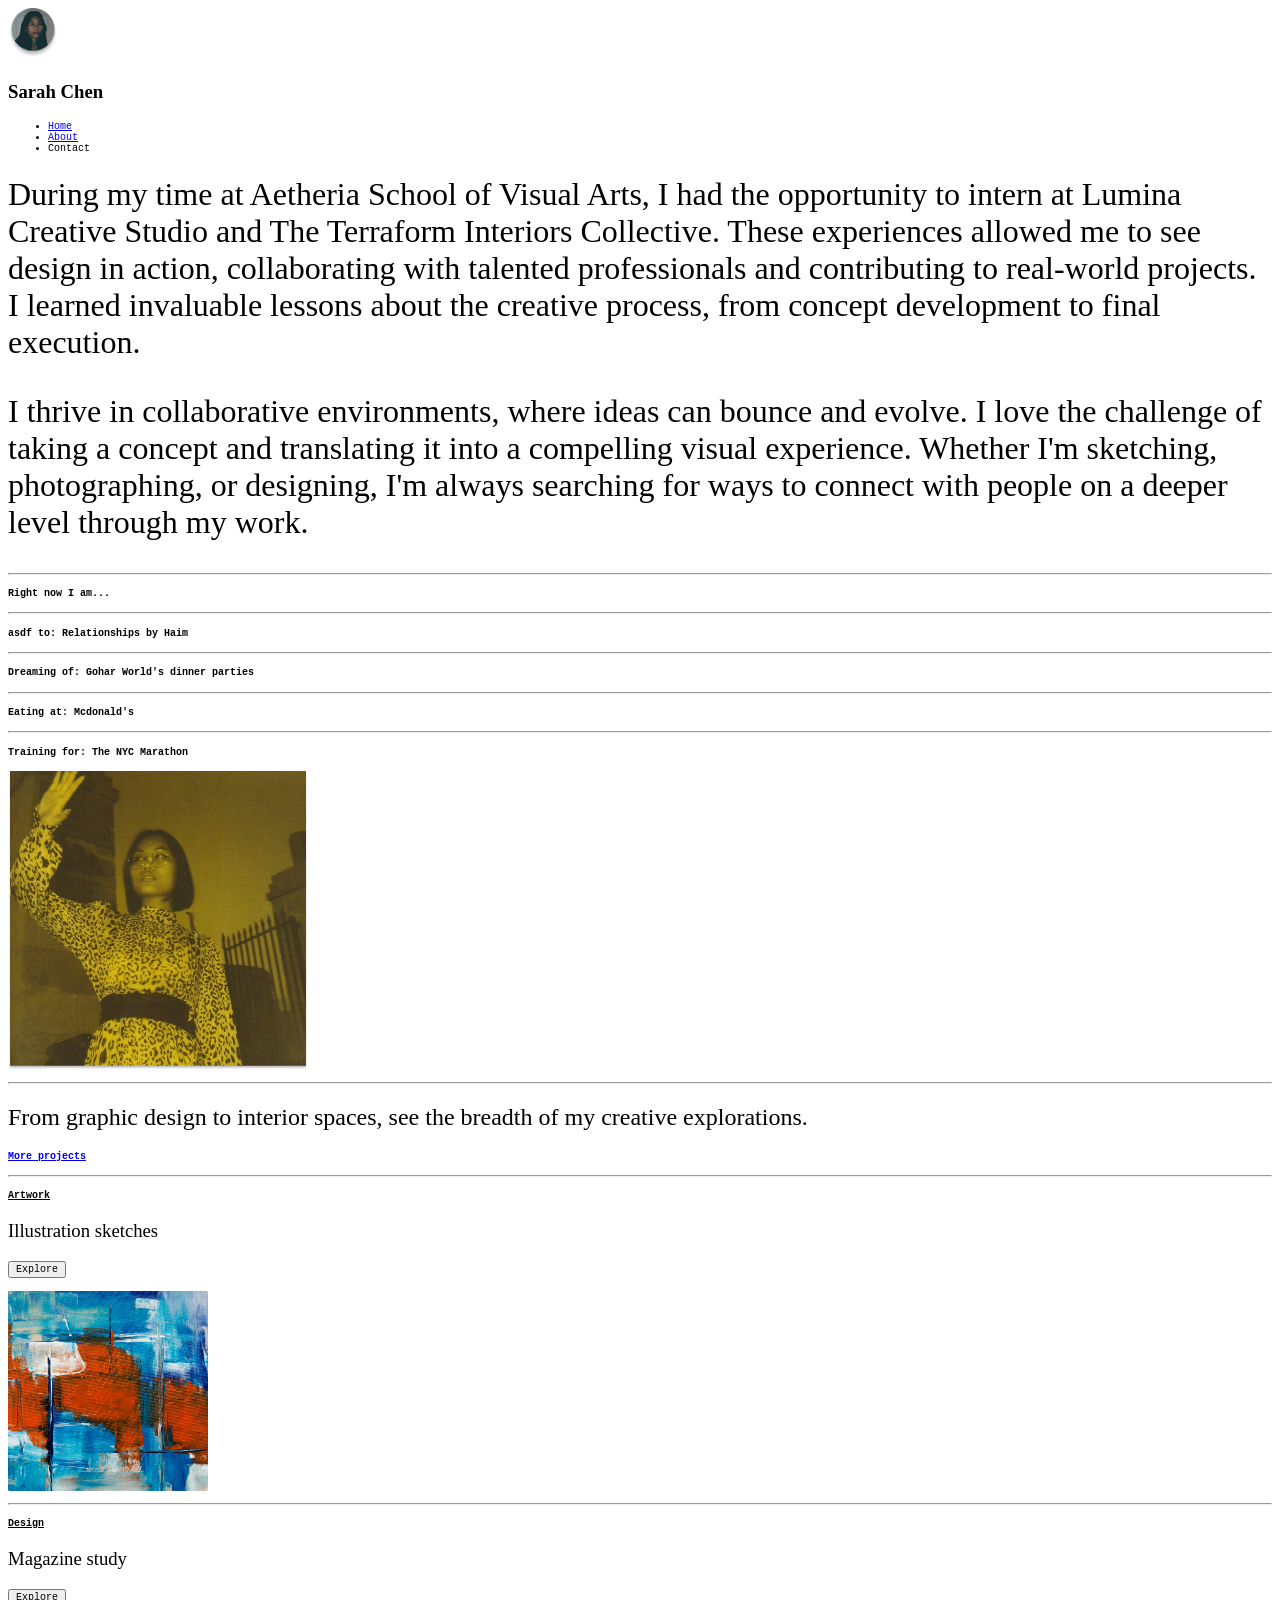
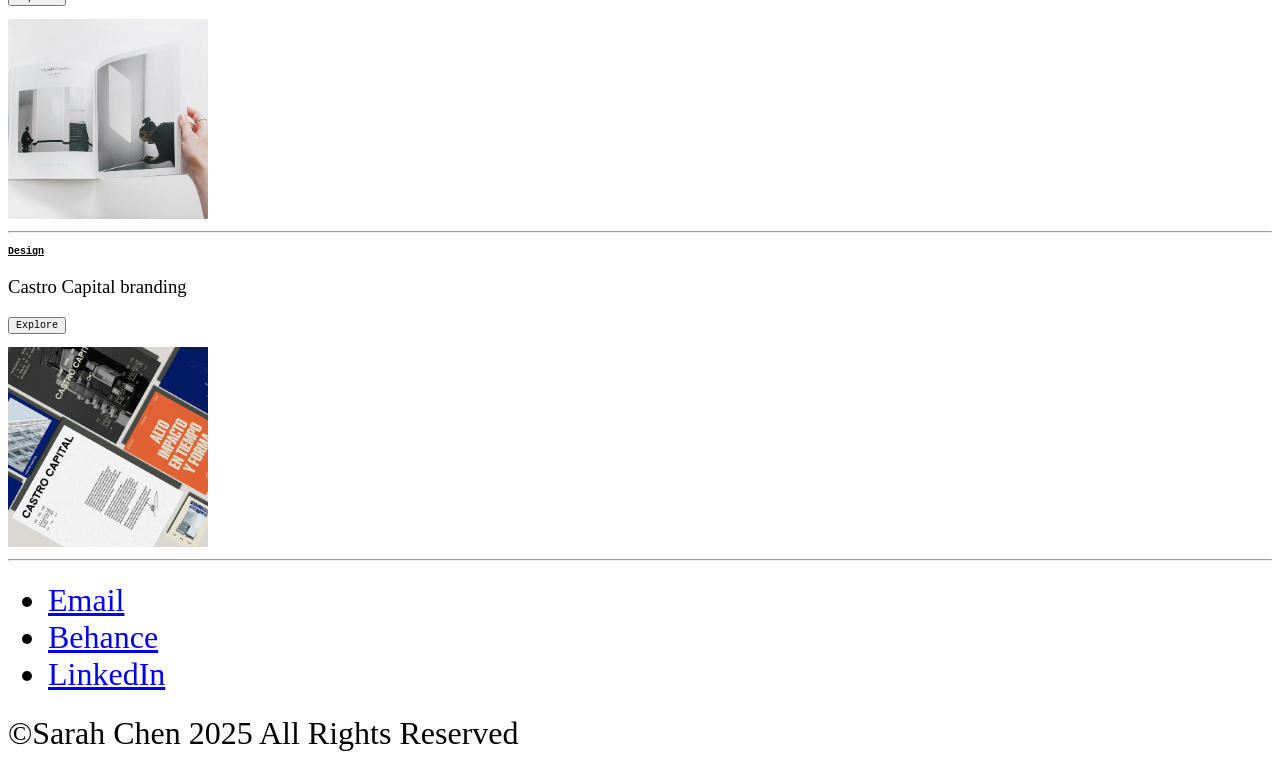
==== about.html @ cce44c9e "Maquetado index y about" ====
<!DOCTYPE html>
<html lang="en">

<head>
    <style>
        h1 {
            font-family: "Source Serif Pro", serif;/*no existe*/
            font-weight: 100;
        }

        .links, h4, input[type="button"] {
            font-family: "Source Code Pro", monospace;
            font-size: 10px;
        }
    </style>
</head>

<body>
    <header>
        <section>
            <img src="assets/sarah-chen.png" alt="Sarah Chen" width="50 px">
            <h3>Sarah Chen</h3>
        </section>
        <nav>
            <ul class="links">
                <li><a href="index.html">Home</a></li>
                <li><a href="about.html">About</a></li>
                <li>Contact</li>
            </ul>
        </nav>
    </header>
    <main>
        <h1>During my time at Aetheria School of Visual Arts, I had the opportunity to intern at Lumina Creative Studio
            and The Terraform Interiors Collective. These experiences allowed me to see design in action, collaborating
            with talented professionals and contributing to real-world projects. I learned invaluable lessons about the
            creative process, from concept development to final execution.
            
            <p>I thrive in collaborative environments, where ideas can bounce and evolve. I love the challenge of taking a
            concept and translating it into a compelling visual experience. Whether I'm sketching, photographing, or
            designing, I'm always searching for ways to connect with people on a deeper level through my work.
        </p>
        </h1>
        <section>

            <article>
                <hr>
                <h4>
                    Right now I am...
                </h4>
            </article>

            <article>
                <hr>
                <h4>
                    asdf to: Relationships by Haim
                </h4>
                <hr>
                <h4>
                    Dreaming of: Gohar World's dinner parties
                </h4>
                <hr>
                <h4>
                    Eating at: Mcdonald's
                </h4>
                <hr>
                <h4>
                    Training for: The NYC Marathon
                </h4>
                <img src="assets/about.png" alt="Yellow Photo" width="300 px">
            </article>

        </section>
        <section>
            <hr>
            <h1>
                From graphic design to interior spaces, see the breadth of my creative explorations.
            </h1>
            <h4>
                <a href="projects.html">More projects</a>
            </h4>
        </section>
        <section>
            <article>
                <hr>
                <h4><ins>Artwork</ins></h4>
                <h1>Illustration sketches</h1>
                <h4><input type="button" value="Explore"></h4>
                <img src="assets/abstract.png" alt="Abstract paintings" width="200 px">
            </article>
            <article>
                <hr>
                <h4><ins>Design</ins></h4>
                <h1>Magazine study</h1>
                <h4><input type="button" value="Explore"></h4>
                <img src="assets/magazine.png" alt="Magazine study" width="200 px">
            </article>
            <article>
                <hr>
                <h4><ins>Design</ins></h4>
                <h1>Castro Capital branding</h1>
                <h4><input type="button" value="Explore"></h4>
                <img src="assets/castro.png" alt="Castro Capital branding" width="200 px">
            </article>
        </section>
    </main>

    <footer>
        <hr>
        <ul>
            <h1>
                <li><a href="mail@example.com">Email</a></li>
                <li><a href="behance@example.com">Behance</a></li>
                <li><a href="linkedin@example.com">LinkedIn</a></li>
            </h1>
        </ul>
        <h1>©Sarah Chen 2025 All Rights Reserved</h1>
    </footer>
</body>

</html>
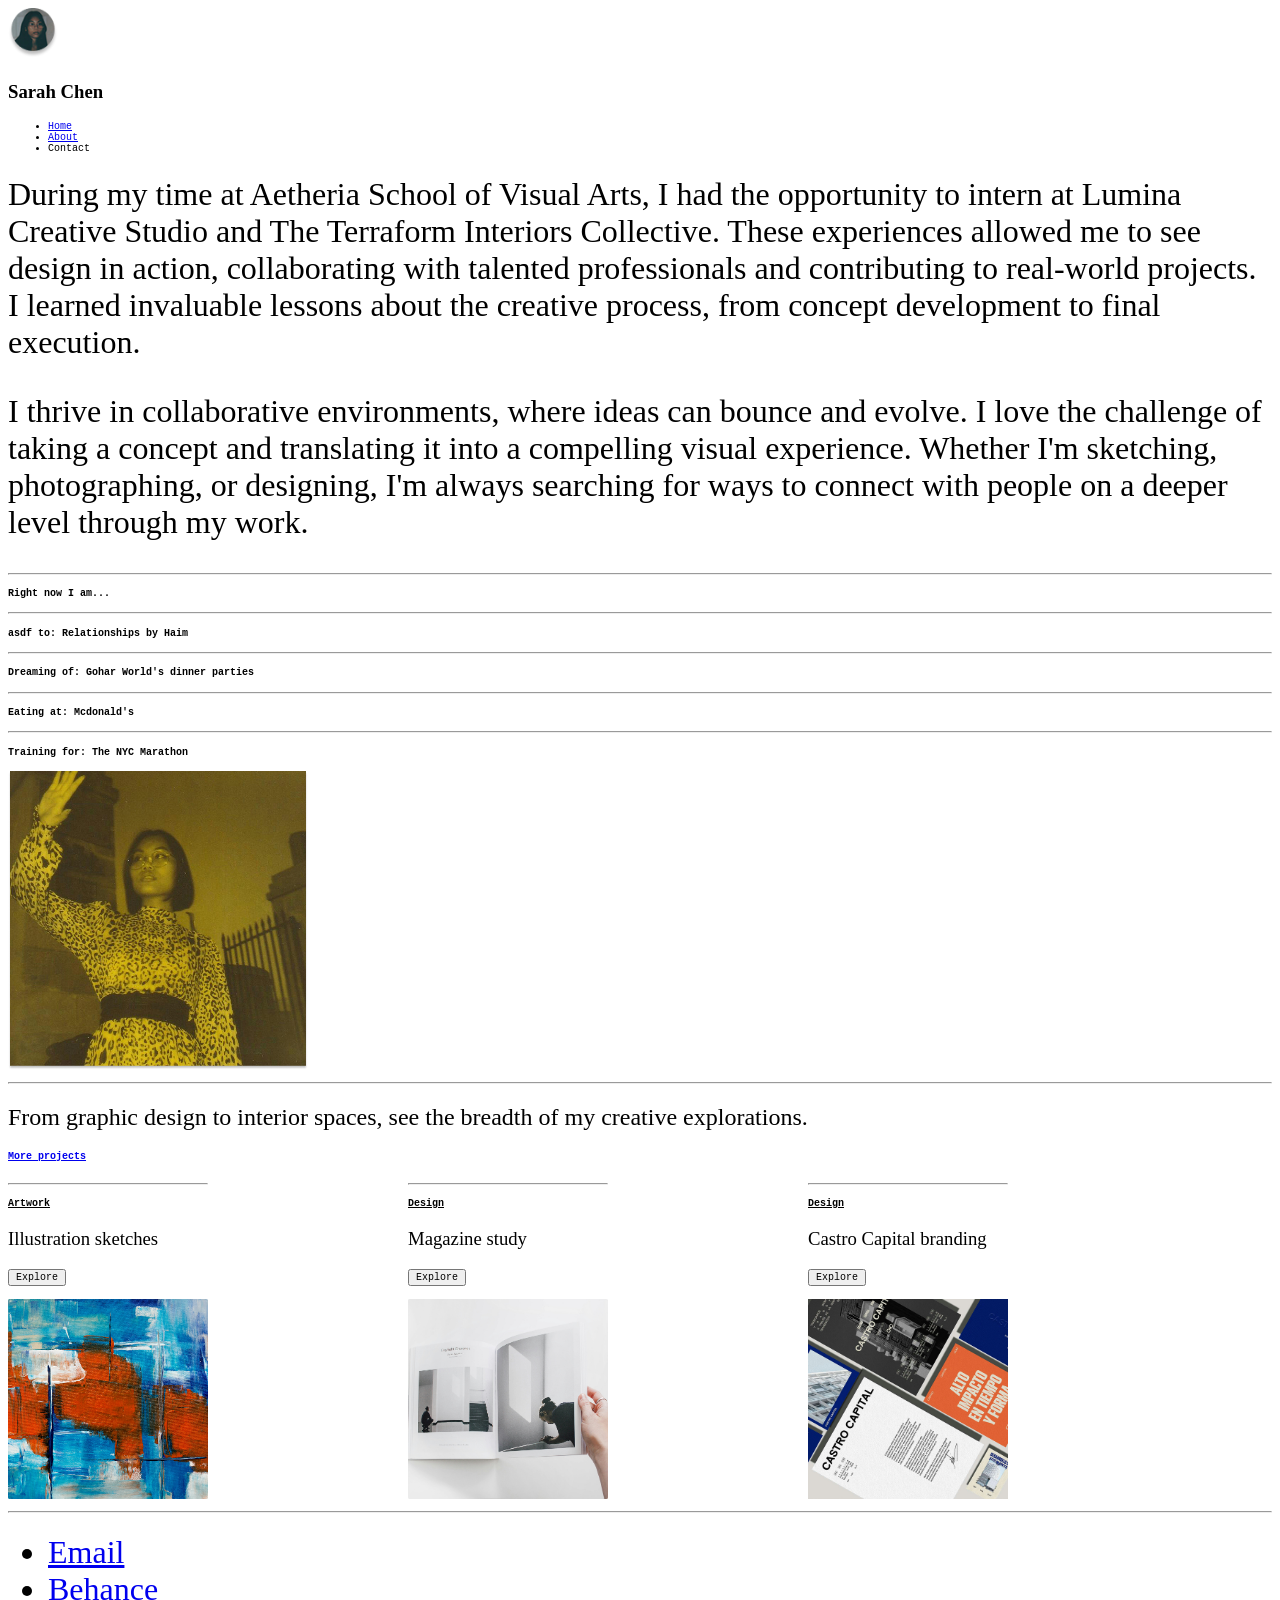
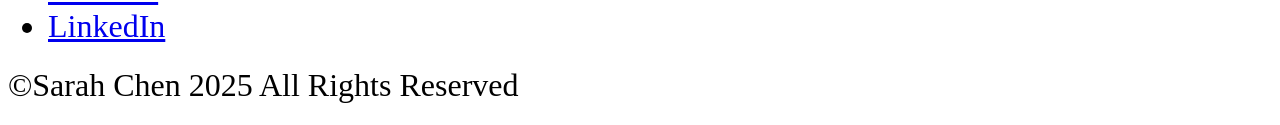
==== commit 18aaf060: "Conversión a flexbox y preparado media queries" ====
--- a/about.html
+++ b/about.html
@@ -11,6 +11,12 @@
         .links, h4, input[type="button"] {
             font-family: "Source Code Pro", monospace;
             font-size: 10px;
+        }
+
+        .articles-grid
+        {
+            display: flex;
+            gap: 200px;
         }
     </style>
 </head>
@@ -79,7 +85,7 @@
                 <a href="projects.html">More projects</a>
             </h4>
         </section>
-        <section>
+        <section class="articles-grid">
             <article>
                 <hr>
                 <h4><ins>Artwork</ins></h4>
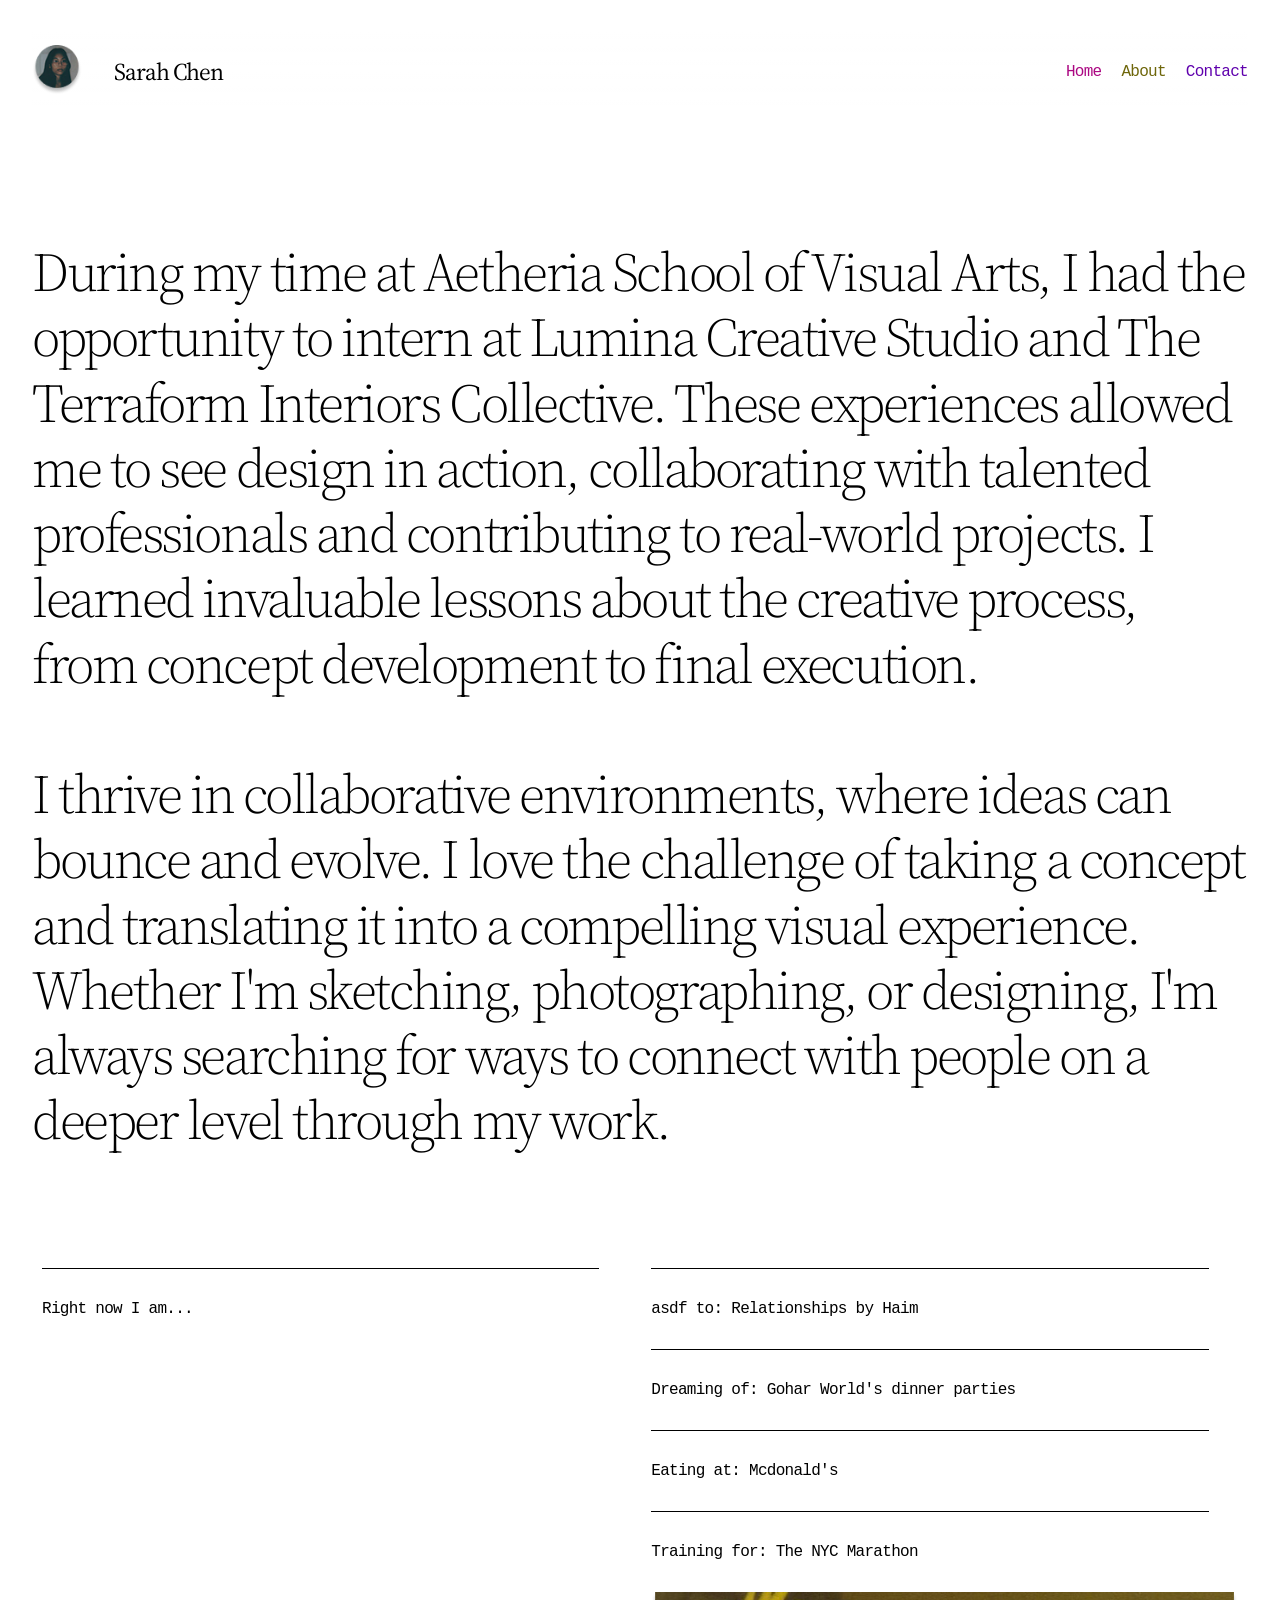
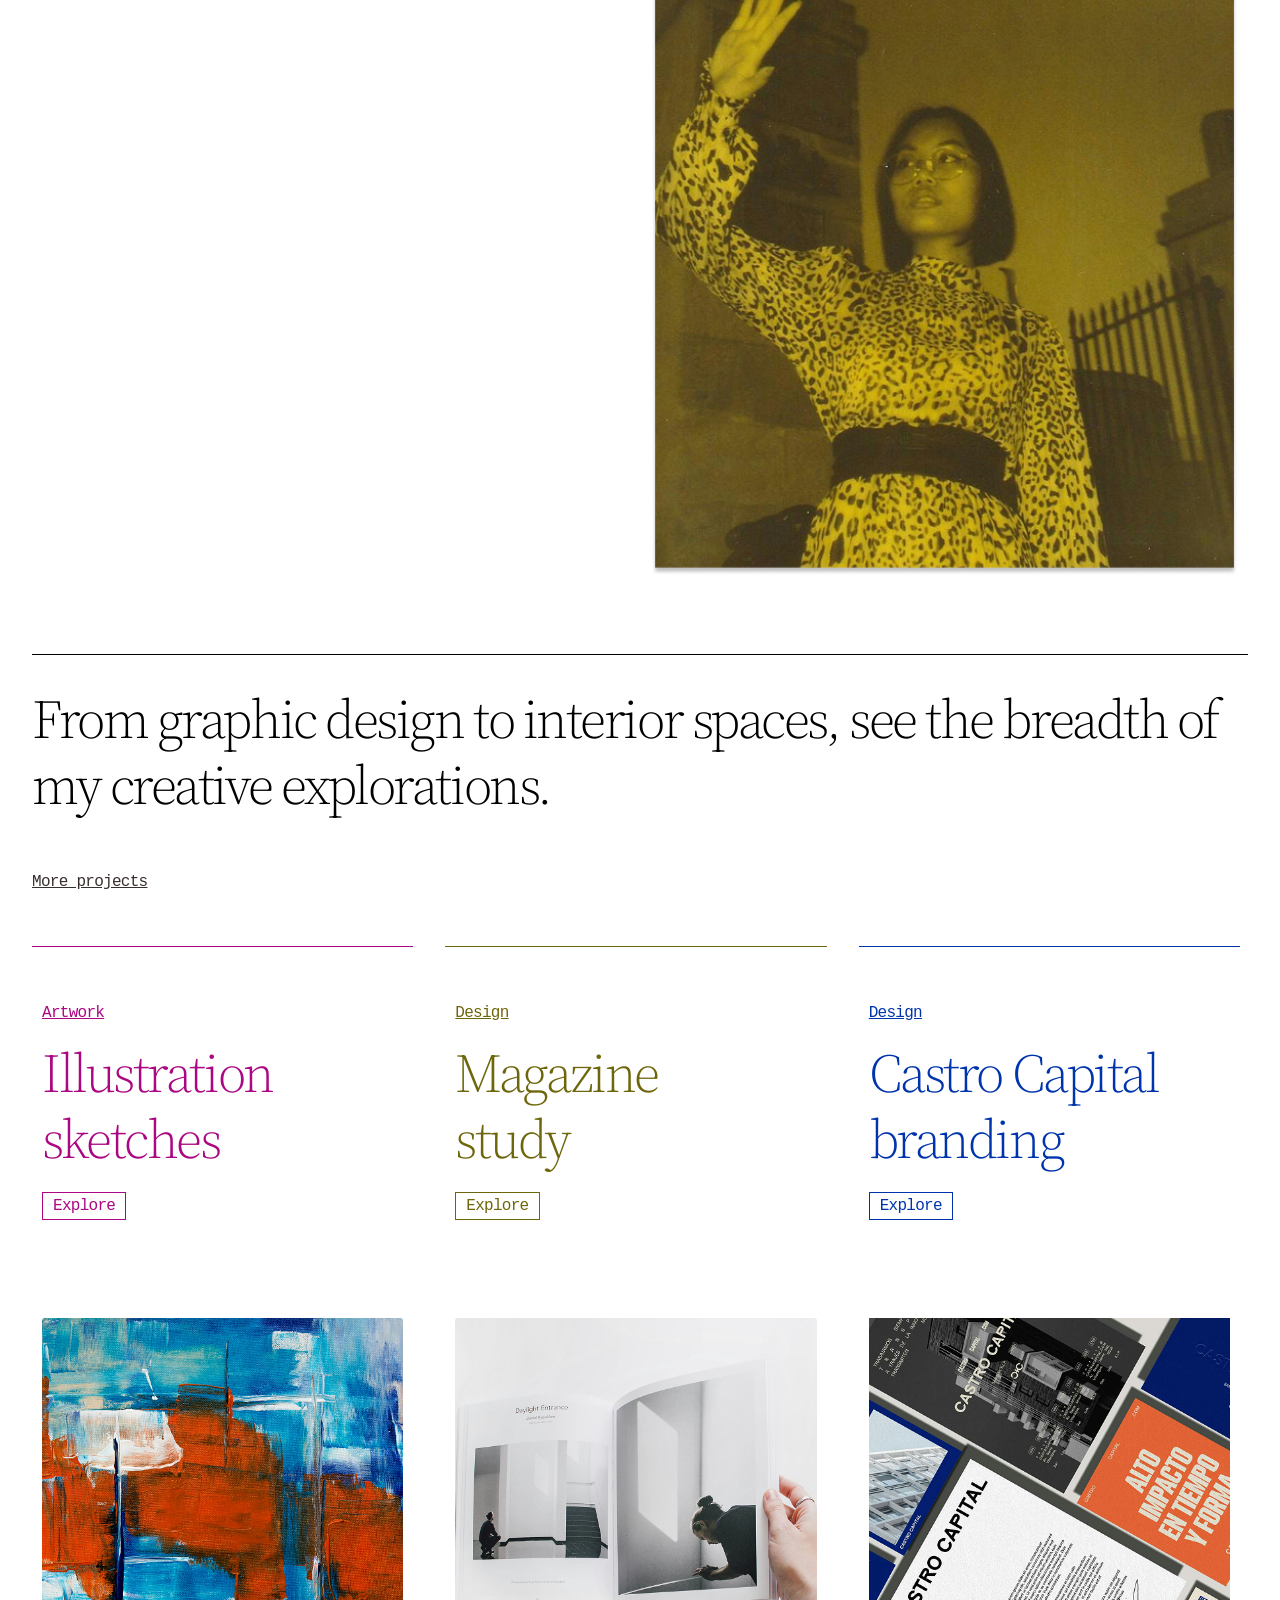
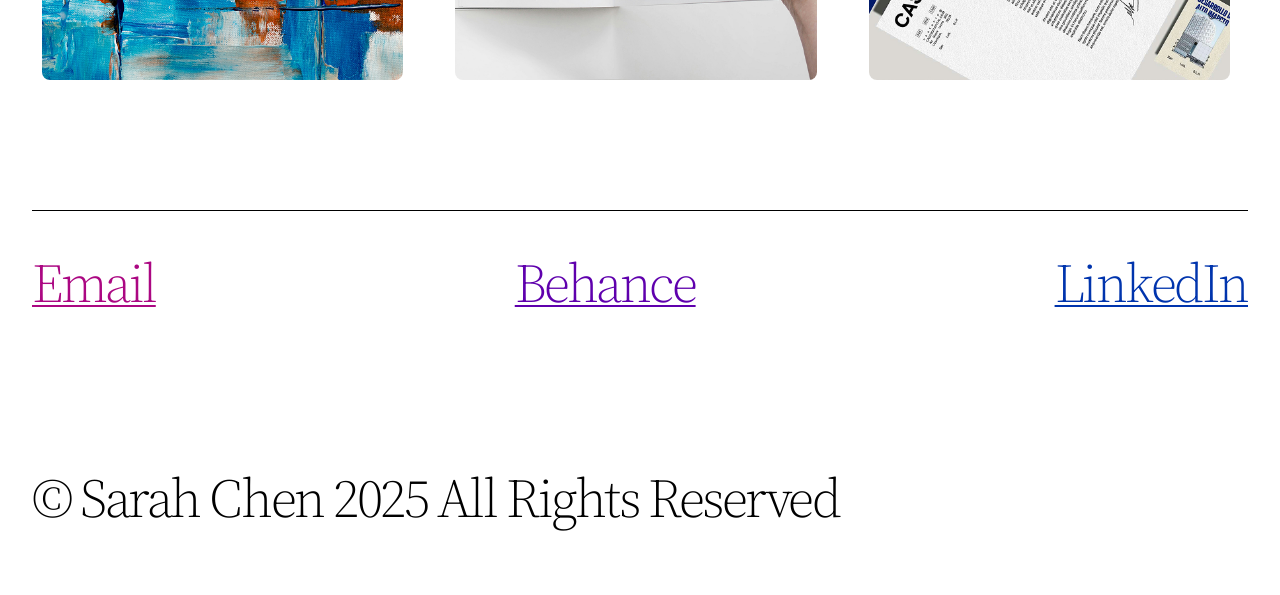
==== commit f26aa3b7: "Reorganización proyecto,completado 'index' y 'about' responsive" ====
--- a/about.html
+++ b/about.html
@@ -2,125 +2,209 @@
 <html lang="en">
 
 <head>
+    <link rel="stylesheet" href="./css/style.css">
     <style>
-        h1 {
-            font-family: "Source Serif Pro", serif;/*no existe*/
-            font-weight: 100;
-        }
-
-        .links, h4, input[type="button"] {
-            font-family: "Source Code Pro", monospace;
-            font-size: 10px;
-        }
-
-        .articles-grid
-        {
+        /*ver que se puede optimizar y poner los espaciados bien*/
+        .linked-text {
+            color: rgb(56, 47, 47);
+            line-height: 8rem;
+        }
+
+        .skills-statement {
+            margin-top: 2rem;
+            margin-bottom: 0;
+        }
+
+        .item__text {
+            padding: 3rem 0;
+            max-width: 20rem;
+        }
+
+        img {
+            max-width: 100%;
+            height: auto;
+        }
+
+        .articles-grid {
             display: flex;
-            gap: 200px;
+            flex-direction: column;
+            gap: 2rem;
+        }
+
+        .status {
+            display: flex;
+            flex-direction: column;
+            gap: 2rem;
+            justify-content: space-between;
+            padding-bottom: 4rem;
+            padding-top: 4rem;
+        }
+
+        .status__description {
+            border-top: 1px solid black;
+            line-height: 5rem;
+            width: 100%;
+        }
+
+        .article__item {
+            display: flex;
+            flex-direction: column;
+        }
+
+        .item__image--smaller {
+
+            align-self: center;
+            max-width: 100%;
+            height: auto;
+            border-radius: 8px;
+            padding-top: 50px;
+
+            transition: 1s ease;
+        }
+
+        .item__image--smaller:hover {
+            transform: scale(1.02);
+            opacity: 0.7;
+        }
+
+
+        @media(min-width: 768px) {
+
+            .item__image--smaller{
+                
+            width:361.33px;
+            }
+            .article__item {
+                flex-direction: row;
+                justify-content: space-between;
+            }
+
+        }
+
+        @media (min-width: 1200px) {
+            .articles-grid {
+                flex-direction: row;
+            }
+
+            .article__item {
+                flex-direction: column;
+            }
+
+            .status {
+                flex-direction: row;
+            }
+
+            .status__description {
+                width: 557.33px;
+            }
         }
     </style>
 </head>
 
 <body>
-    <header>
-        <section>
-            <img src="assets/sarah-chen.png" alt="Sarah Chen" width="50 px">
-            <h3>Sarah Chen</h3>
-        </section>
-        <nav>
-            <ul class="links">
-                <li><a href="index.html">Home</a></li>
-                <li><a href="about.html">About</a></li>
-                <li>Contact</li>
+    <div class="container">
+        <header>
+            <section class="profile">
+                <div class="profile__image-container">
+                    <img class="profile__image" src="assets/images/sarah-chen.png" alt="Sarah Chen" width="50px" height="50px">
+                </div>
+                <h1 class="profile__name">Sarah Chen</h1>
+            </section>
+            <nav>
+                <ul class="links">
+                    <li><a href="index.html" class="pink-text">Home</a></li>
+                    <li><a href="about.html" class="khaki-text">About</a></li>
+                    <li><a href="mailto:mail@example.com" class="purple-text">Contact</a></li>
+                </ul>
+            </nav>
+        </header>
+        <main>
+            <h1 class="presentation-text">
+                <p>During my time at Aetheria School of Visual Arts, I had the opportunity to intern at Lumina Creative
+                    Studio
+                    and The Terraform Interiors Collective. These experiences allowed me to see design in action,
+                    collaborating
+                    with talented professionals and contributing to real-world projects. I learned invaluable lessons
+                    about the
+                    creative process, from concept development to final execution.</p>
+                <br>
+                <p>I thrive in collaborative environments, where ideas can bounce and evolve. I love the challenge of
+                    taking a
+                    concept and translating it into a compelling visual experience. Whether I'm sketching,
+                    photographing, or
+                    designing, I'm always searching for ways to connect with people on a deeper level through my work.
+                </p>
+            </h1>
+            <section class="status">
+
+                <article>
+                    <div class="status__description">
+                        Right now I am...
+                    </div>
+                </article>
+
+                <article>
+                    <div class="status__description">
+                        asdf to: Relationships by Haim
+                    </div>
+                    <div class="status__description">
+                        Dreaming of: Gohar World's dinner parties
+                    </div>
+                    <div class="status__description">
+                        Eating at: Mcdonald's
+                    </div>
+                    <div class="status__description">
+                        Training for: The NYC Marathon
+                    </div>
+                    <img src="assets/images/about.png" alt="Yellow Photo" width="1565">
+                </article>
+
+            </section>
+            <section class="top-line">
+                <h1 class="skills-statement">
+                    From graphic design to interior spaces, see the breadth of my creative explorations.
+                </h1>
+                <a class="linked-text" href="projects.html">More projects</a>
+            </section>
+            <section class="articles-grid">
+                <article class="article__item top-line pink-text">
+                    <div class="item__text">
+                        <h2 class="item__category">Artwork</h2>
+                        <h1 class="item__title">Illustration sketches</h1>
+                        <input class="pink-text" type="button" value="Explore">
+                    </div>
+                    <img class="item__image--smaller" src="assets/images/abstract.png" alt="Abstract paintings">
+                </article>
+                <article class="article__item top-line khaki-text">
+                    <div class="item__text">
+                        <h2 class="item__category">Design</h2>
+                        <h1 class="item__title">Magazine study</h1>
+                        <input class="khaki-text" type="button" value="Explore">
+                    </div>
+                    <img class="item__image--smaller" src="assets/images/magazine.png" alt="Magazine study">
+                </article>
+                <article class="article__item top-line blue-text">
+                    <div class="item__text">
+                        <h2 class="item__category">Design</h2>
+                        <h1 class="item__title">Castro Capital branding</h1>
+                        <input class="blue-text" type="button" value="Explore">
+                    </div>
+                    <img class="item__image--smaller" src="assets/images/castro.png" alt="Castro Capital branding">
+                </article>
+            </section>
+        </main>
+
+        <footer>
+            <div class="top-line">
+            <ul class="social-links">
+                <li><a class="pink-text" href="mailto:mail@example.com">Email</a></li>
+                <li><a class="purple-text" href="https://www.behance.net">Behance</a></li>
+                <li><a class="blue-text" href="https://www.linkedin.com">LinkedIn</a></li>
             </ul>
-        </nav>
-    </header>
-    <main>
-        <h1>During my time at Aetheria School of Visual Arts, I had the opportunity to intern at Lumina Creative Studio
-            and The Terraform Interiors Collective. These experiences allowed me to see design in action, collaborating
-            with talented professionals and contributing to real-world projects. I learned invaluable lessons about the
-            creative process, from concept development to final execution.
-            
-            <p>I thrive in collaborative environments, where ideas can bounce and evolve. I love the challenge of taking a
-            concept and translating it into a compelling visual experience. Whether I'm sketching, photographing, or
-            designing, I'm always searching for ways to connect with people on a deeper level through my work.
-        </p>
-        </h1>
-        <section>
-
-            <article>
-                <hr>
-                <h4>
-                    Right now I am...
-                </h4>
-            </article>
-
-            <article>
-                <hr>
-                <h4>
-                    asdf to: Relationships by Haim
-                </h4>
-                <hr>
-                <h4>
-                    Dreaming of: Gohar World's dinner parties
-                </h4>
-                <hr>
-                <h4>
-                    Eating at: Mcdonald's
-                </h4>
-                <hr>
-                <h4>
-                    Training for: The NYC Marathon
-                </h4>
-                <img src="assets/about.png" alt="Yellow Photo" width="300 px">
-            </article>
-
-        </section>
-        <section>
-            <hr>
-            <h1>
-                From graphic design to interior spaces, see the breadth of my creative explorations.
-            </h1>
-            <h4>
-                <a href="projects.html">More projects</a>
-            </h4>
-        </section>
-        <section class="articles-grid">
-            <article>
-                <hr>
-                <h4><ins>Artwork</ins></h4>
-                <h1>Illustration sketches</h1>
-                <h4><input type="button" value="Explore"></h4>
-                <img src="assets/abstract.png" alt="Abstract paintings" width="200 px">
-            </article>
-            <article>
-                <hr>
-                <h4><ins>Design</ins></h4>
-                <h1>Magazine study</h1>
-                <h4><input type="button" value="Explore"></h4>
-                <img src="assets/magazine.png" alt="Magazine study" width="200 px">
-            </article>
-            <article>
-                <hr>
-                <h4><ins>Design</ins></h4>
-                <h1>Castro Capital branding</h1>
-                <h4><input type="button" value="Explore"></h4>
-                <img src="assets/castro.png" alt="Castro Capital branding" width="200 px">
-            </article>
-        </section>
-    </main>
-
-    <footer>
-        <hr>
-        <ul>
-            <h1>
-                <li><a href="mail@example.com">Email</a></li>
-                <li><a href="behance@example.com">Behance</a></li>
-                <li><a href="linkedin@example.com">LinkedIn</a></li>
-            </h1>
-        </ul>
-        <h1>©Sarah Chen 2025 All Rights Reserved</h1>
-    </footer>
+            </div>
+            <h1 class="footer-copyright">&#169 Sarah Chen 2025 All Rights Reserved</h1>
+        </footer>
+    </div>
 </body>
 
 </html>
--- a/css/style.css
+++ b/css/style.css
@@ -0,0 +1,333 @@
+@font-face {
+    font-family: 'Source Serif 4';
+    src: url('../assets/fonts/SourceSerif4/static/SourceSerif4_36pt-Light.ttf') format('truetype');
+    font-weight: 300;
+    font-style: normal;
+    font-display: swap;
+}
+
+@font-face {
+    font-family: 'Source Serif 4';
+    src: url('../assets/fonts/SourceSerif4/static/SourceSerif4_36pt-Regular.ttf') format('truetype');
+    font-weight: 400;
+    font-style: normal;
+    font-display: swap;
+}
+
+@font-face {
+    font-family: 'Source Serif 4';
+    src: url('../assets/fonts/SourceSerif4/static/SourceSerif4_36pt-Medium.ttf') format('truetype');
+    font-weight: 500;
+    font-style: normal;
+    font-display: swap;
+}
+
+@font-face {
+    font-family: 'Source Serif 4';
+    src: url('../assets/fonts/SourceSerif4/static/SourceSerif4_36pt-SemiBold.ttf') format('truetype');
+    font-weight: 600;
+    font-style: normal;
+    font-display: swap;
+}
+
+@font-face {
+    font-family: 'Source Serif 4';
+    src: url('../assets/fonts/SourceSerif4/static/SourceSerif4_36pt-Bold.ttf') format('truetype');
+    font-weight: 700;
+    font-style: normal;
+    font-display: swap;
+}
+
+@font-face {
+    font-family: 'Source Serif 4';
+    src: url('../assets/fonts/SourceSerif4/static/SourceSerif4_36pt-ExtraBold.ttf') format('truetype');
+    font-weight: 800;
+    font-style: normal;
+    font-display: swap;
+}
+
+:root {
+    --font-main: "Source Serif 4", serif;
+    --font-secondary: "Source Code Pro", monospace;
+
+    --color-blue: #0034AD;
+    --color-pink: #AB0782;
+    --color-khaki: #6E660A;
+    --color-purple: #5F00AD;
+}
+
+* {
+    margin: 0;
+    padding: 0;
+    box-sizing: border-box;
+}
+
+.container {
+    position: relative;
+    margin: 3.125rem auto;
+    padding-inline: 2rem;
+    width: 100%;
+    max-width: 80rem;
+}
+
+header {
+    background: linear-gradient(to bottom,
+            rgba(255, 255, 255, 0.65),
+            rgba(255, 255, 255, 0));
+
+    position: relative;
+    top: 0;
+    height: 80px;
+    width: 100%;
+    max-width: 80rem;
+    z-index: 1000;
+
+    display: flex;
+    flex-direction: row;
+    justify-content: space-between;
+    align-items: center;
+}
+
+.profile {
+    display: flex;
+    flex-direction: column-reverse;
+    align-items: left;
+    gap: 1rem;
+}
+
+
+main {
+    margin-bottom: 120px;
+    display: flex;
+    flex-direction: column;
+}
+
+.profile__name {
+    font-family: var(--font-main);
+}
+
+.links,
+.item__category,
+button,
+input[type="button"], .status__description, .linked-text {
+    font-family: var(--font-secondary);
+    font-style: normal;
+    font-weight: 400;
+    font-size: 1rem;
+    line-height: 103%;
+    letter-spacing: -0.045em;
+}
+
+.item__title,
+.presentation-text,
+.skills-statement,
+.social-links,
+.footer-copyright {
+    font-family: var(--font-main);
+    font-style: normal;
+    font-weight: 300;
+    font-size: 3.4rem;
+    line-height: 120%;
+    letter-spacing: -0.045em;
+    margin: 20px 0;
+}
+
+.presentation-text {
+    margin-bottom: 40px;
+    margin-top: 8rem;
+}
+
+.skills-statement {
+    margin-bottom: 60px;
+    margin-top: 6rem;
+}
+
+
+.profile__name {
+    font-style: normal;
+    font-weight: 400;
+    font-size: 1.5rem;
+    line-height: 152%;
+    letter-spacing: -0.045em;
+}
+
+
+
+ul {
+    display: flex;
+    flex-direction: column;
+    align-items: flex-end;
+    gap: 20px;
+    list-style: none;
+}
+
+.links a {
+    text-decoration: none;
+}
+
+.social-links a {
+    text-decoration: underline 2px;
+    text-underline-offset: 3px;
+}
+
+.social-links {
+    justify-content: space-between;
+    align-items: flex-start;
+    margin: 40px 0 150px 0;
+}
+
+article {
+    padding: 10px;
+    position: relative;
+    height: auto;
+}
+
+.projects {
+    display: flex;
+    flex-direction: column;
+    gap: 50px;
+    flex-wrap: wrap;
+}
+
+.projects__item {
+    display: flex;
+    flex-direction: column;
+    justify-content: space-between;
+    padding-top: 50px;
+}
+
+.item__image {
+
+    align-self: center;
+    width: 100%;
+    max-width: 557.33px;
+    height: auto;
+    border-radius: 8px;
+    padding-top: 50px;
+
+    transition: 1s ease;
+}
+
+.item__image:hover {
+    transform: scale(1.02);
+    opacity: 0.7;
+}
+
+.item__category {
+    text-decoration: underline;
+}
+
+button,
+input[type="button"] {
+    background-color: transparent;
+    transition: transform 0.2s cubic-bezier(0.34, 2, 0.64, 1), text 0.5s ease;
+    padding: 5px 10px;
+    border: 1.5px solid currentColor;
+}
+
+button:hover,
+input[type="button"]:hover {
+    transform: scale(1.05);
+    background-color: black;
+    color: white;
+}
+
+.top-line {
+    border-top: 1px solid currentColor;
+}
+
+.blue-text {
+    color: var(--color-blue);
+}
+
+.pink-text {
+    color: var(--color-pink);
+}
+
+.purple-text {
+    color: var(--color-purple);
+}
+
+.khaki-text {
+    color: var(--color-khaki);
+}
+
+
+@media (min-width: 768px) {
+    .container {
+        margin: 4rem auto;
+        margin-top: 2rem;
+    }
+
+    ul {
+        display: flex;
+        flex-direction: row;
+        align-items: center;
+    }
+
+    header {
+        position: sticky;
+    }
+
+
+    .projects__item {
+        display: flex;
+        flex-direction: row;
+        justify-content: space-between;
+        padding-top: 50px;
+    }
+
+    .profile {
+        display: flex;
+        flex-direction: row;
+        align-items: center;
+        gap: 2rem;
+    }
+
+    .item__text {
+        padding-right: 2rem;
+    }
+
+    .item__image {
+        width: 565px;
+        padding-top: 0px;
+        align-self: flex-end;
+    }
+
+    /*Animations*/
+    .profile__image-container {
+        transform-origin: 50% 40%;
+        animation: rotar linear;
+        animation-timeline: scroll();
+
+    }
+
+    @keyframes rotar {
+        from {
+            transform: rotate(0deg);
+        }
+
+        to {
+            transform: rotate(360deg);
+        }
+    }
+
+    .profile__image {
+        transition: transform 0.2s cubic-bezier(0.34, 2, 0.64, 1);
+        /* efecto muelle/rebote */
+    }
+
+    .profile__image:hover {
+        transform: rotate(-30deg);
+    }
+
+    /*IMPORTANTE EN GENERAL
+            decidir si cambiar algún h1,2 o 3
+            y estilizarlos por clases, acabado??
+            añadir márgenes restantes (altos) como en social links o arriba
+
+            intentar quitar elementos generales para estilo: listas, etc.
+
+            optimizar los colores, separar style en otro archivo y linkearlo
+            */
+}
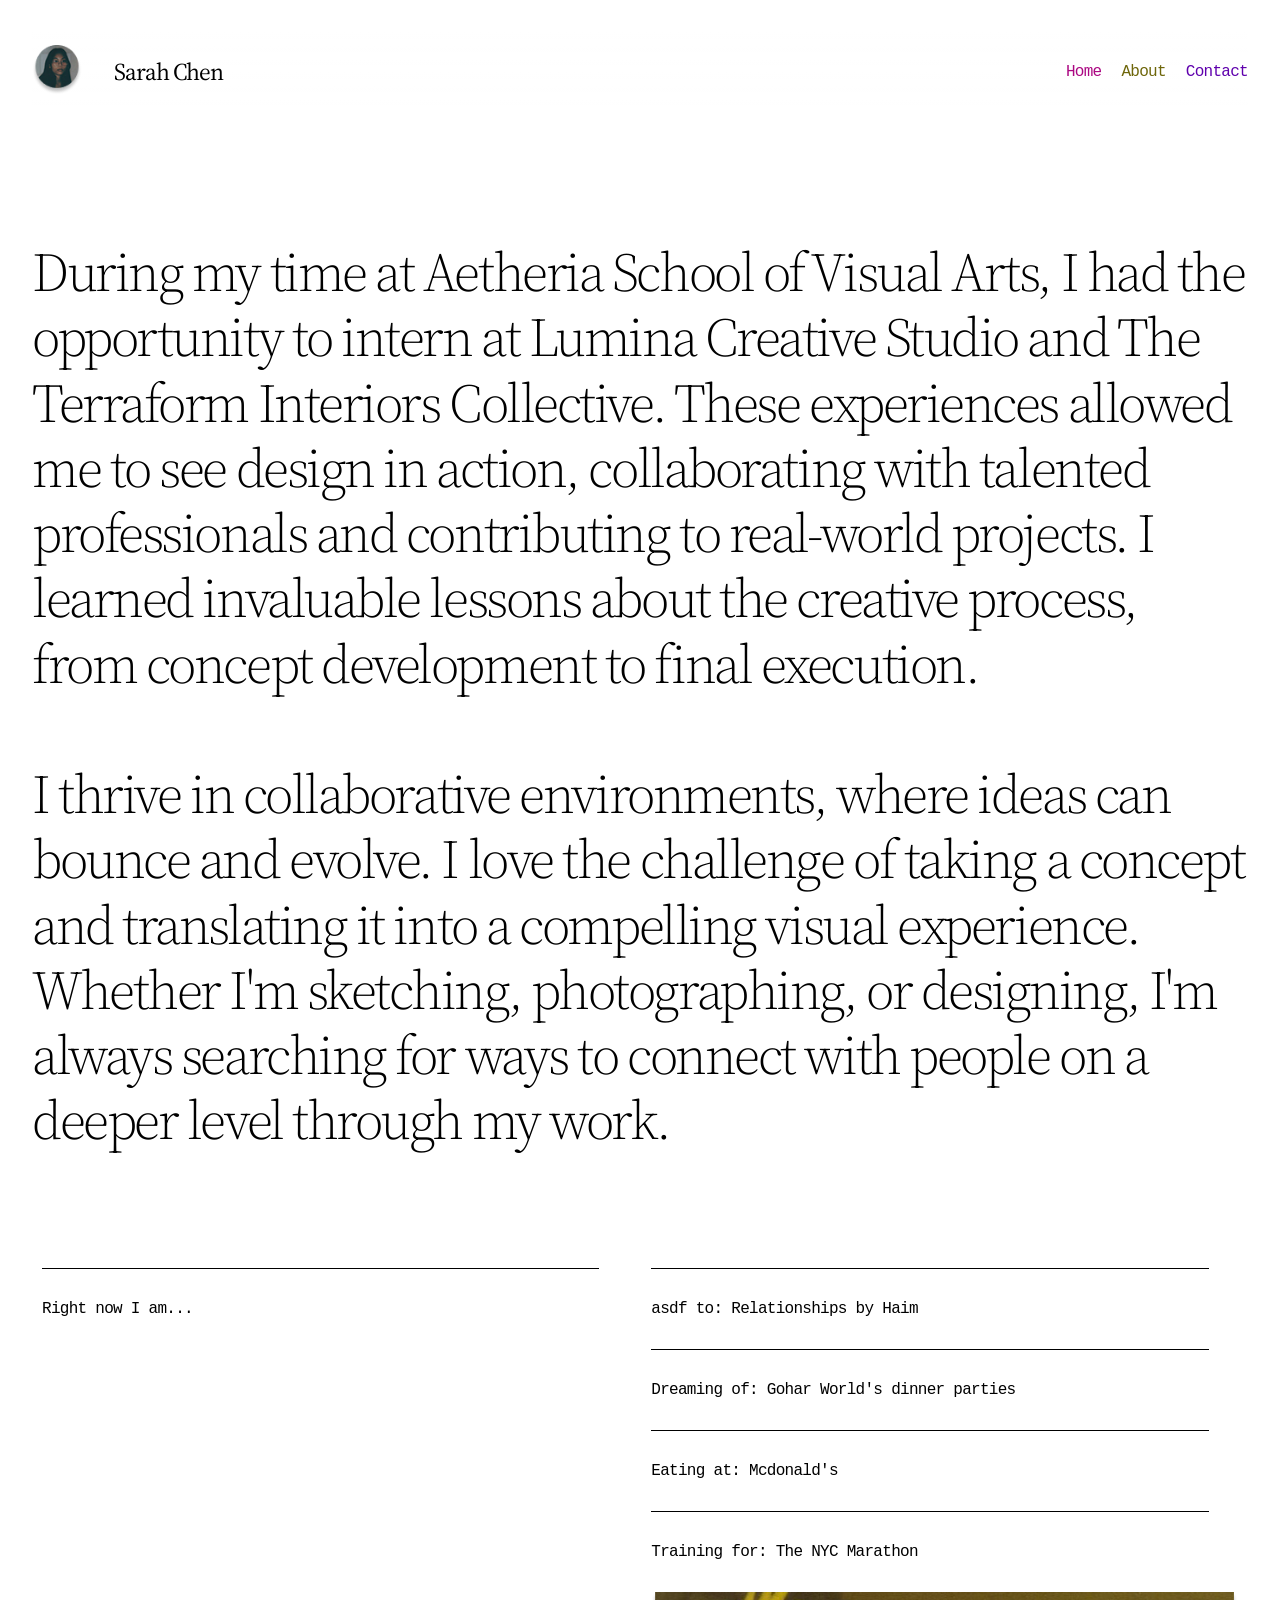
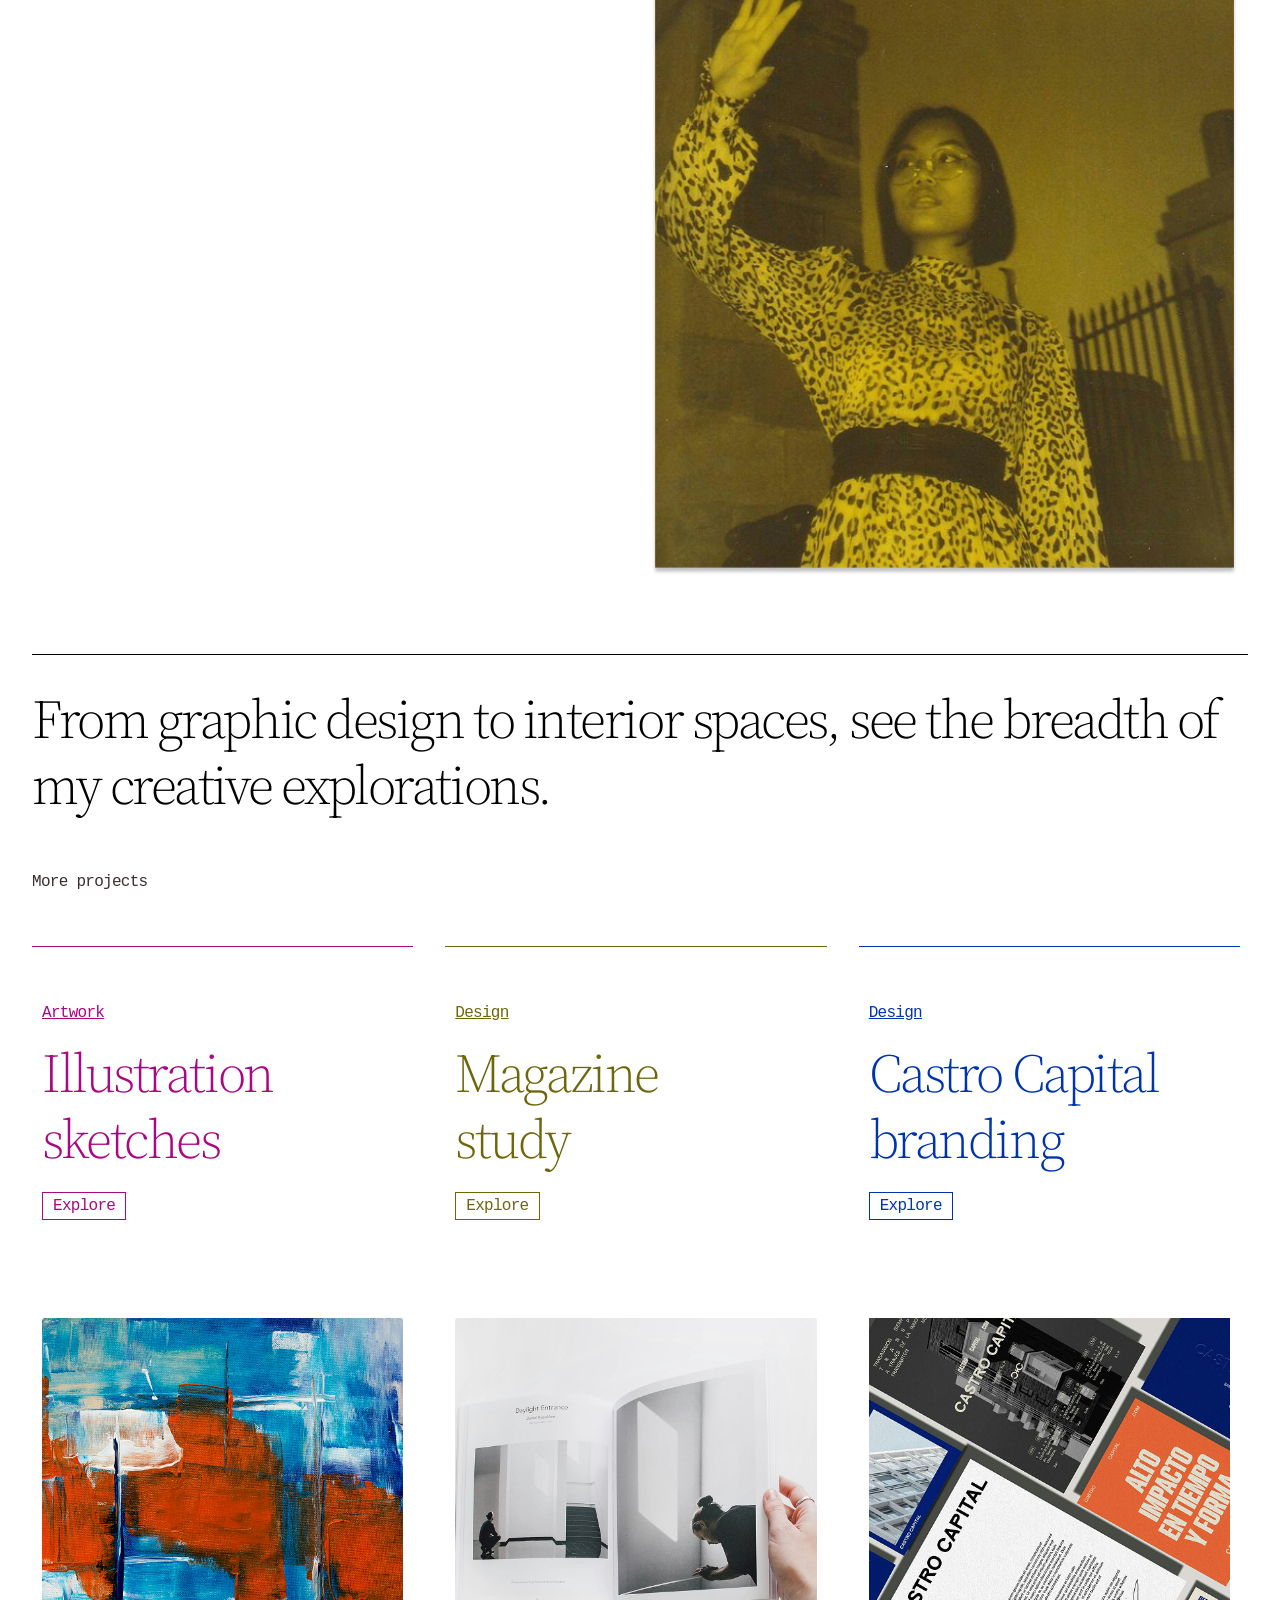
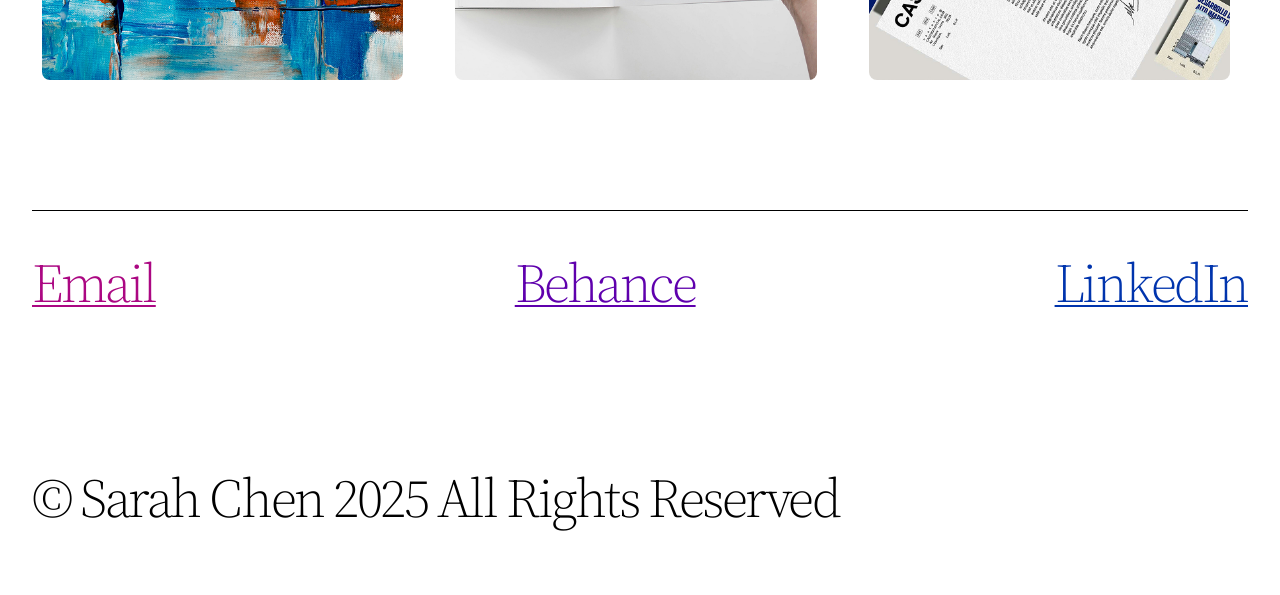
==== commit 4ef4bf12: "Html, css y media queries en Project.html y mejoras generales" ====
--- a/about.html
+++ b/about.html
@@ -2,9 +2,11 @@
 <html lang="en">
 
 <head>
+    <meta charset="UTF-8">
+    <meta name="viewport" content="width=device-width, initial-scale=1.0">
+    <title>About Sarah Chen</title>
     <link rel="stylesheet" href="./css/style.css">
     <style>
-        /*ver que se puede optimizar y poner los espaciados bien*/
         .linked-text {
             color: rgb(56, 47, 47);
             line-height: 8rem;
@@ -67,16 +69,19 @@
             opacity: 0.7;
         }
 
-
         @media(min-width: 768px) {
 
-            .item__image--smaller{
-                
-            width:361.33px;
-            }
+            .item__image--smaller {
+                width: 361.33px;
+            }
+
             .article__item {
                 flex-direction: row;
                 justify-content: space-between;
+            }
+
+            .linked-text {
+                text-decoration: none;
             }
 
         }
@@ -106,7 +111,8 @@
         <header>
             <section class="profile">
                 <div class="profile__image-container">
-                    <img class="profile__image" src="assets/images/sarah-chen.png" alt="Sarah Chen" width="50px" height="50px">
+                    <img class="profile__image" src="assets/images/sarah-chen.png" alt="Sarah Chen" width="50"
+                        height="50">
                 </div>
                 <h1 class="profile__name">Sarah Chen</h1>
             </section>
@@ -114,12 +120,12 @@
                 <ul class="links">
                     <li><a href="index.html" class="pink-text">Home</a></li>
                     <li><a href="about.html" class="khaki-text">About</a></li>
-                    <li><a href="mailto:mail@example.com" class="purple-text">Contact</a></li>
+                    <li><a href="mailto:email@ejemplo.com" class="purple-text">Contact</a></li>
                 </ul>
             </nav>
         </header>
         <main>
-            <h1 class="presentation-text">
+            <div class="presentation-text">
                 <p>During my time at Aetheria School of Visual Arts, I had the opportunity to intern at Lumina Creative
                     Studio
                     and The Terraform Interiors Collective. These experiences allowed me to see design in action,
@@ -134,7 +140,7 @@
                     photographing, or
                     designing, I'm always searching for ways to connect with people on a deeper level through my work.
                 </p>
-            </h1>
+            </div>
             <section class="status">
 
                 <article>
@@ -161,33 +167,33 @@
 
             </section>
             <section class="top-line">
-                <h1 class="skills-statement">
+                <div class="skills-statement">
                     From graphic design to interior spaces, see the breadth of my creative explorations.
-                </h1>
-                <a class="linked-text" href="projects.html">More projects</a>
+                </div>
+                <a class="linked-text" href="project.html">More projects</a>
             </section>
             <section class="articles-grid">
                 <article class="article__item top-line pink-text">
                     <div class="item__text">
-                        <h2 class="item__category">Artwork</h2>
-                        <h1 class="item__title">Illustration sketches</h1>
-                        <input class="pink-text" type="button" value="Explore">
+                        <h3 class="item__category">Artwork</h3>
+                        <h2 class="item__title">Illustration sketches</h2>
+                        <a href="project.html" class="project-link pink-text">Explore</a>
                     </div>
                     <img class="item__image--smaller" src="assets/images/abstract.png" alt="Abstract paintings">
                 </article>
                 <article class="article__item top-line khaki-text">
                     <div class="item__text">
-                        <h2 class="item__category">Design</h2>
-                        <h1 class="item__title">Magazine study</h1>
-                        <input class="khaki-text" type="button" value="Explore">
+                        <h3 class="item__category">Design</h3>
+                        <h2 class="item__title">Magazine study</h2>
+                        <a href="project.html" class="project-link khaki-text">Explore</a>
                     </div>
                     <img class="item__image--smaller" src="assets/images/magazine.png" alt="Magazine study">
                 </article>
                 <article class="article__item top-line blue-text">
                     <div class="item__text">
-                        <h2 class="item__category">Design</h2>
-                        <h1 class="item__title">Castro Capital branding</h1>
-                        <input class="blue-text" type="button" value="Explore">
+                        <h3 class="item__category">Design</h3>
+                        <h2 class="item__title">Castro Capital branding</h2>
+                        <a href="project.html" class="project-link blue-text">Explore</a>
                     </div>
                     <img class="item__image--smaller" src="assets/images/castro.png" alt="Castro Capital branding">
                 </article>
@@ -196,13 +202,13 @@
 
         <footer>
             <div class="top-line">
-            <ul class="social-links">
-                <li><a class="pink-text" href="mailto:mail@example.com">Email</a></li>
-                <li><a class="purple-text" href="https://www.behance.net">Behance</a></li>
-                <li><a class="blue-text" href="https://www.linkedin.com">LinkedIn</a></li>
-            </ul>
+                <ul class="social-links">
+                    <li><a class="pink-text" href="mailto:email@ejemplo.com">Email</a></li>
+                    <li><a class="purple-text" href="https://www.behance.net">Behance</a></li>
+                    <li><a class="blue-text" href="https://www.linkedin.com">LinkedIn</a></li>
+                </ul>
             </div>
-            <h1 class="footer-copyright">&#169 Sarah Chen 2025 All Rights Reserved</h1>
+            <div class="footer-copyright">&#169; Sarah Chen 2025 All Rights Reserved</div>
         </footer>
     </div>
 </body>
--- a/css/style.css
+++ b/css/style.css
@@ -91,7 +91,7 @@
 .profile {
     display: flex;
     flex-direction: column-reverse;
-    align-items: left;
+    align-items: flex-start;
     gap: 1rem;
 }
 
@@ -108,8 +108,9 @@
 
 .links,
 .item__category,
-button,
-input[type="button"], .status__description, .linked-text {
+.project-link,
+.status__description,
+.linked-text {
     font-family: var(--font-secondary);
     font-style: normal;
     font-weight: 400;
@@ -153,7 +154,7 @@
 
 
 
-ul {
+.links, .social-links {
     display: flex;
     flex-direction: column;
     align-items: flex-end;
@@ -197,7 +198,6 @@
 }
 
 .item__image {
-
     align-self: center;
     width: 100%;
     max-width: 557.33px;
@@ -217,16 +217,17 @@
     text-decoration: underline;
 }
 
-button,
-input[type="button"] {
+.project-link{
+    display: inline-block;
     background-color: transparent;
-    transition: transform 0.2s cubic-bezier(0.34, 2, 0.64, 1), text 0.5s ease;
+    transition: transform 0.2s cubic-bezier(0.34, 2, 0.64, 1), background-color 0.3s ease, color 0.3s ease;
     padding: 5px 10px;
     border: 1.5px solid currentColor;
-}
-
-button:hover,
-input[type="button"]:hover {
+    text-decoration: none;
+    color: black;
+}
+
+.project-link:hover{
     transform: scale(1.05);
     background-color: black;
     color: white;
@@ -259,8 +260,8 @@
         margin-top: 2rem;
     }
 
-    ul {
-        display: flex;
+    .links,
+    .social-links {
         flex-direction: row;
         align-items: center;
     }
@@ -268,7 +269,6 @@
     header {
         position: sticky;
     }
-
 
     .projects__item {
         display: flex;
@@ -294,7 +294,6 @@
         align-self: flex-end;
     }
 
-    /*Animations*/
     .profile__image-container {
         transform-origin: 50% 40%;
         animation: rotar linear;
@@ -313,21 +312,10 @@
     }
 
     .profile__image {
-        transition: transform 0.2s cubic-bezier(0.34, 2, 0.64, 1);
-        /* efecto muelle/rebote */
+        transition: transform 0.2s cubic-bezier(0.34, 2, 0.64, 1); /* efecto muelle/rebote */
     }
 
     .profile__image:hover {
         transform: rotate(-30deg);
     }
-
-    /*IMPORTANTE EN GENERAL
-            decidir si cambiar algún h1,2 o 3
-            y estilizarlos por clases, acabado??
-            añadir márgenes restantes (altos) como en social links o arriba
-
-            intentar quitar elementos generales para estilo: listas, etc.
-
-            optimizar los colores, separar style en otro archivo y linkearlo
-            */
 }
